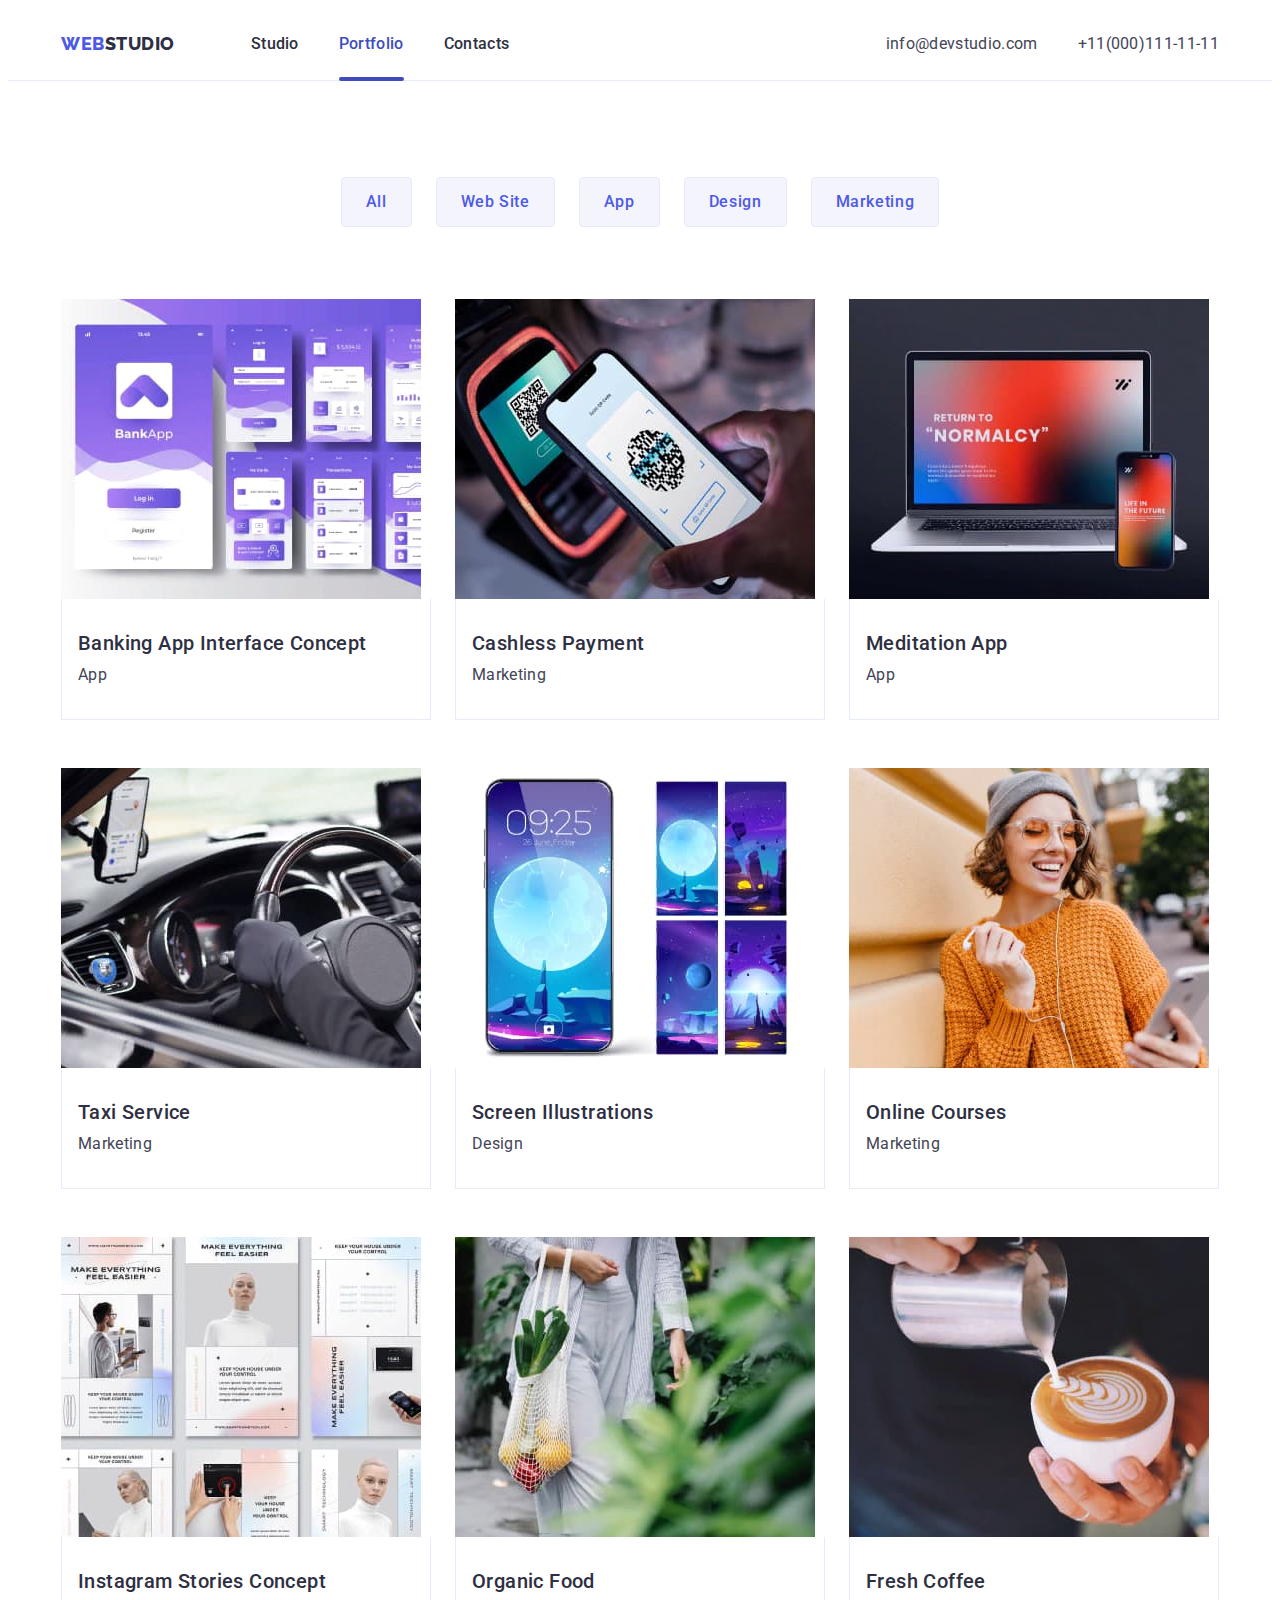
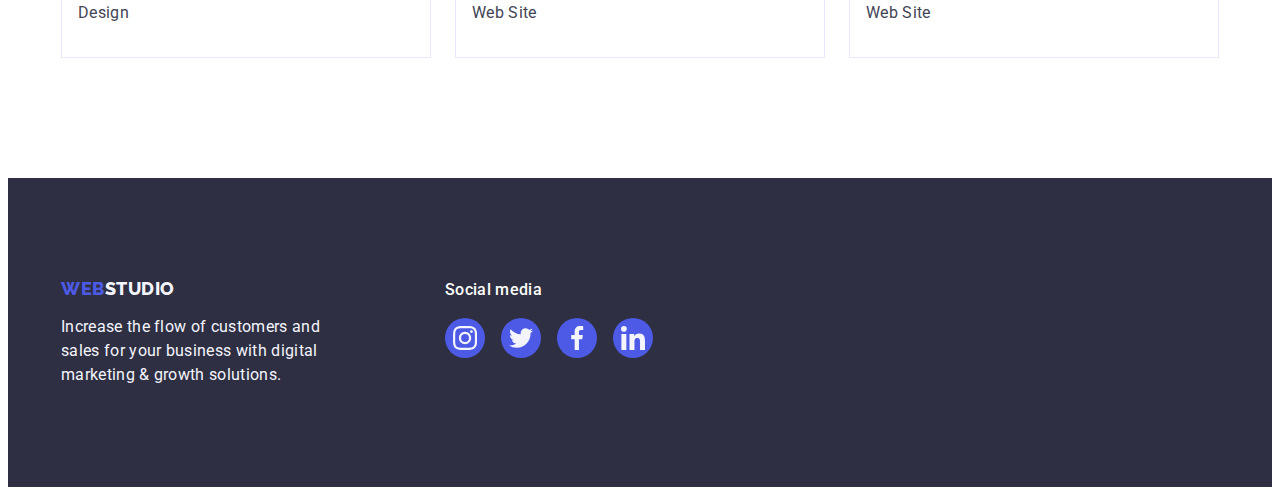
==== portfolio.html @ 944fe60e "Initial commit" ====
<!DOCTYPE html>
<html lang="en">

<head>
    <meta charset="UTF-8">
    <meta http-equiv="X-UA-Compatible" content="IE=edge">
    <meta name="viewport" content="width=device-width, initial-scale=1.0">

    <!--googl stile-->
    <link rel="preconnect" href="https://fonts.googleapis.com">
    <link rel="preconnect" href="https://fonts.gstatic.com" crossorigin>
    <link href="https://fonts.googleapis.com/css2?family=Raleway:wght@800&family=Roboto:wght@400;500;700&display=swap"
        rel="stylesheet">

    <!-- нормалізатор стилей -->
    <link rel="stylesheet" href="https://cdnjs.cloudflare.com/ajax/libs/modern-normalize/2.0.0/modern-normalize.min.css"
        integrity="sha512-4xo8blKMVCiXpTaLzQSLSw3KFOVPWhm/TRtuPVc4WG6kUgjH6J03IBuG7JZPkcWMxJ5huwaBpOpnwYElP/m6wg=="
        crossorigin="anonymous" referrerpolicy="no-referrer">


    <!-- моі стилі -->
    <link rel="stylesheet" href="./css/styles.css">
    <title>Portfolio</title>
</head>

<body>
    <header class="portfolio-header">
        <div class="boss-container container">
            <nav class="header-navigation">
                <a class="logo link" href="./index.html">Web<span class="logo-studio">Studio</span></a>
                <ul class="group-list list">
                    <li class="menu-list link"><a class="header-menu list link" href="./index.html">Studio</a>
                    </li>
                    <li class="menu-list link"><a class="header-menu list link current"
                            href="./portfolio.html">Portfolio</a>
                    </li>
                    <li class="menu-list link"><a class="header-menu list link" href="">Contacts</a></li>
                </ul>
            </nav>

            <address class="address">

                <ul class="contact-group list">

                    <li><a href="mailto:info@devstudio.com" class="contact-list list link">info@devstudio.com</a>
                    </li>
                    <li><a href="tel:+110001111111" class="contact-list list link">+11(000)111-11-11</a></li>

                </ul>
            </address>
        </div>
    </header>
    <main>
        <section class="apps list">
            <div class="apps-box container">
                <h1 class="visually-hidden"> Portfolio apps</h1>

                <ul class="apps-box-button list">
                    <li class="list"><button type="button" class="button list">All</button></li>
                    <li class="list"><button type="button" class="button list">Web Site</button></li>
                    <li class="list"><button type="button" class="button list">App</button></li>
                    <li class="list"><button type="button" class="button list">Design</button></li>
                    <li class="list"><button type="button" class="button list">Marketing</button></li>
                </ul>


                <ul class="foto-apps list">
                    <li class="headliner">

                        <a href="portfolio.html" class="foto link">
                            <div class="picture">
                                <img src="./images/21.jpg" alt="bankapp" width="360" height="300">
                                <p class="overlay">14 Stylish and User-Friendly App Design Concepts · Task Manager App ·
                                    Calorie Tracker App · Exotic Fruit Ecommerce App ·
                                    Cloud Storage App</p>
                            </div>
                            <div class="headliner-box">
                                <h2 class="list-work">Banking App Interface Concept</h2>
                                <p class="title-list-item">App</p>
                            </div>

                        </a>

                    </li>

                    <li class="headliner">

                        <a href="portfolio.html" class="foto link">
                            <div class="picture">
                                <img src="./images/22.jpg" alt="apps" width="360" height="300">
                                <p class="overlay">14 Stylish and User-Friendly App Design Concepts · Task Manager App ·
                                    Calorie Tracker App · Exotic Fruit Ecommerce App ·
                                    Cloud Storage App</p>
                            </div>
                            <div class="headliner-box">
                                <h2 class="list-work">Cashless Payment</h2>
                                <p class="title-list-item">Marketing</p>
                            </div>
                        </a>

                    </li>

                    <li class="headliner">

                        <a href="portfolio.html" class="foto link">
                            <div class="picture">
                                <img src="./images/23.jpg" alt="laptop" width="360" height="300">
                                <p class="overlay">14 Stylish and User-Friendly App Design Concepts · Task Manager App ·
                                    Calorie Tracker App · Exotic Fruit Ecommerce App ·
                                    Cloud Storage App</p>
                            </div>
                            <div class="headliner-box">
                                <h2 class="list-work">Meditation App</h2>
                                <p class="title-list-item">App</p>
                            </div>
                        </a>

                    </li>

                    <li class="headliner">

                        <a href="portfolio.html" class="foto link">
                            <div class="picture">
                                <img src="./images/24.jpg" alt="taxi" width="360" height="300">
                                <p class="overlay">14 Stylish and User-Friendly App Design Concepts · Task Manager App ·
                                    Calorie Tracker App · Exotic Fruit Ecommerce App ·
                                    Cloud Storage App</p>
                            </div>
                            <div class="headliner-box">
                                <h2 class="list-work">Taxi Service</h2>
                                <p class="title-list-item">Marketing</p>
                            </div>
                        </a>

                    </li>

                    <li class="headliner">

                        <a href="portfolio.html" class="foto link">
                            <div class="picture">
                                <img src="./images/25.jpg" alt="telefone" width="360" height="300">
                                <p class="overlay">14 Stylish and User-Friendly App Design Concepts · Task Manager
                                    App · Calorie Tracker App · Exotic Fruit Ecommerce App ·
                                    Cloud Storage App</p>
                            </div>
                            <div class="headliner-box">
                                <h2 class="list-work">Screen Illustrations</h2>
                                <p class="title-list-item">Design</p>
                            </div>
                        </a>

                    </li>
                    <li class="headliner">

                        <a href="portfolio.html" class="foto link">
                            <div class="picture">
                                <img src="./images/26.jpg" alt="girl" width="360" height="300">
                                <p class="overlay">14 Stylish and User-Friendly App Design Concepts · Task Manager App ·
                                    Calorie Tracker App · Exotic Fruit Ecommerce App ·
                                    Cloud Storage App</p>
                            </div>
                            <div class="headliner-box">
                                <h2 class="list-work">Online Courses</h2>
                                <p class="title-list-item">Marketing</p>
                            </div>
                        </a>

                    </li>

                    <li class="headliner">

                        <a href="portfolio.html" class="foto link">
                            <div class="picture">
                                <img src="./images/27.jpg" alt="women" width="360" height="300">
                                <p class="overlay">14 Stylish and User-Friendly App Design Concepts · Task Manager App ·
                                    Calorie Tracker App · Exotic Fruit Ecommerce App ·
                                    Cloud Storage App</p>
                            </div>
                            <div class="headliner-box">
                                <h2 class="list-work">Instagram Stories Concept</h2>
                                <p class="title-list-item">Design</p>
                            </div>
                        </a>

                    </li>
                    <li class="headliner">

                        <a href="portfolio.html" class="foto link">
                            <div class="picture">
                                <img src="./images/28.jpg" alt="food" width="360" height="300">
                                <p class="overlay">14 Stylish and User-Friendly App Design Concepts · Task Manager App ·
                                    Calorie Tracker App · Exotic Fruit Ecommerce App ·
                                    Cloud Storage App</p>
                            </div>
                            <div class="headliner-box">
                                <h2 class="list-work">Organic Food</h2>
                                <p class="title-list-item">Web Site</p>
                            </div>
                        </a>

                    </li>
                    <li class="headliner">

                        <a href="portfolio.html" class="foto link">
                            <div class="picture">
                                <img src="./images/29.jpg" alt="cup" width="360" height="300">
                                <p class="overlay">14 Stylish and User-Friendly App Design Concepts · Task Manager App ·
                                    Calorie Tracker App · Exotic Fruit Ecommerce App ·
                                    Cloud Storage App</p>
                            </div>
                            <div class="headliner-box">
                                <h2 class="list-work">Fresh Coffee</h2>
                                <p class="title-list-item">Web Site</p>
                            </div>
                        </a>

                    </li>
                </ul>
            </div>
        </section>
    </main>

    <footer class="footer">
        <div class="footer-box container">
            <div class="logo-paragraf-box">
                <a class="logofoot link" href="./portfolio.html">Web<span class="logotype">Studio</span></a>
                <p class="footer-text">Increase the flow of customers and sales for your business with digital marketing
                    &
                    growth solutions.</p>
            </div>
            <div class="social-box">
                <p class="social-foot">
                    Social media
                </p>

                <ul class="social-net-foot">
                    <li class="network-foot"> <a href="https://www.instagram.com/" class="social-foot-link"><svg
                                width="24" height="24" class="network-icon-foot">
                                <use href="./images/icons.svg#icon-instagram-2"></use>
                            </svg>
                        </a>
                    </li>
                    <li class="network-foot"> <a href="https://www.twitter.com/" class="social-foot-link"><svg
                                width="24" height="24" class="network-icon-foot">
                                <use href="./images/icons.svg#icon-twitter-1"></use>
                            </svg>
                        </a>
                    </li>
                    <li class="network-foot"> <a href="https://www.facebook.com/" class="social-foot-link"><svg
                                width="24" height="24" class="network-icon-foot">
                                <use href="./images/icons.svg#icon-facebook-1"></use>
                            </svg>
                        </a>
                    </li>
                    <li class="network-foot"> <a href="https://www.linkedin.com/" class="social-foot-link"><svg
                                width="24" height="24" class="network-icon-foot">
                                <use href="./images/icons.svg#icon-linkedin-1"></use>
                            </svg>
                        </a>
                    </li>
                </ul>
            </div>
        </div>
    </footer>
    <script src="./js/modal.js"></script>
</body>

</html>
---- css/styles.css ----
:root {
    --main-text-color: #2E2F42;
    --main-title-color: #FFFFFF;
    --main-content-color: #434455;
    --main-logo-color: #F4F4FD;
    --main-info-color:#E7E9FC;
    --main-background-color:#4D5AE5;
    --main-button-color: #404BBF;
    --color-icons-color:#8e8f99;
    
 }
 body {
font-family:"Roboto",sans-serif;
background: var(--main-title-color);
color: var(--main-content-color);
}
/*--------дефолт-класс-link---------*/
.link {text-decoration: none;}
/*----------дефолт-класс-list--------*/
.list {
    font-size: 16px;
    line-height: 1.5;
    letter-spacing: 0.02em;
    color: var(--main-content-color);
    text-decoration: none;
    list-style: none;
}
/*----------обнуляем-отступ--------*/
h1,
h2,
h3,
h4,
h5,
h6,
p {
    margin-top: 0;
    margin-bottom: 0;
}

ul {
    list-style: none;
    padding-left: 0;
    margin-top: 0;
    margin-bottom: 0;
}
/*------логотип------*/
.logo{
    font-family: "Raleway", sans-serif;
        font-weight: 800;
        font-size: 18px;
        line-height: 1.17;
        letter-spacing: 0.03em;
        text-transform: uppercase;
        color:var(--main-background-color);
        
            display: inline-block;
            margin-right: 76px;
        }

.logo-studio {
    font-family: 'Raleway', sans-serif;
    font-weight: 800;
    font-size: 18px;
    line-height:1.33;
    letter-spacing: 0.03em;
    text-transform: uppercase;
    color: var(--main-text-color);
   
}
    

    /*---header-menu---*/
                  
.header-boss{
    border-bottom: 1px solid #E7E9FC;
    box-shadow:0px 2px 1px rgba(46, 47, 66, 0.08), 0px 1px 1px rgba(46, 47, 66, 0.16), 0px 1px 6px rgba(46, 47, 66, 0.08);
}
.boss-container{ 
    display:flex;
} 
.container {
    width: 1158px;
padding-left: 15px; 
padding-right: 15px;
margin: 0px auto;
align-items: center;

}

.header-navigation{
    display: flex;
    align-items: center;
   
    
    
}

.group-list{
display: flex;

gap: 40px
}

.header-menu{
  font-weight: 500;
    font-size: 16px;
    line-height: 1.5;
    letter-spacing: 0.02em;
    color: var(--main-text-color);
    text-decoration: none;
          padding-top: 24px;
          padding-bottom: 24px;
          display: block;
    transition: color 250ms cubic-bezier(0.4, 0, 0.2, 1);
    
        }

.header-menu:hover {
    color: var(--main-button-color); 
    
}

.current{
    position:relative;
    color: #404bbf;
}

.current::after{
   content:'';
    position: absolute;
    left: 0;
    bottom: -1px;
    height: 4px;
    background-color: #404bbf;
    border-radius: 2px;
    width: 100%;

}

/*---address---*/
.address{
    font-style: normal;
    margin-left: auto;
}

.contact-group{
    display: flex;
    gap: 40px;
    
}
.contact-list {
    font-size: 16px;
    line-height: 1.5;
    letter-spacing: 0.02em;
    color: var(--main-content-color);
      transition: color 250ms cubic-bezier(0.4, 0, 0.2, 1);
    
}

.contact-list:hover {
    color: var(--main-background-color);
}

.contact-list:focus {
    color: var(--main-background-color);
}


/*------h1--------*/
.hero {

    background:var(--main-text-color);
    padding-top: 188px;
     padding-bottom: 188px;
    background-image: linear-gradient(rgba(46, 47, 66, 0.7), rgba(46, 47, 66, 0.7)), url(../images/people-office.jpg);
    max-width: 1440px;
    background-repeat: no-repeat;
    background-position: center;
    background-size: cover;
    margin-left: auto;
    margin-right: auto;
     
}

.hero-title {
    font-weight: 600;
    font-size: 56px;
    line-height: 1.07;
    letter-spacing: 0.02em;
    color: var(--main-title-color);
    text-align: center;
    margin-left: auto;
    margin-right: auto;
/*------ширина текста заголовка------*/
    max-width: 496px;
    margin-bottom: 48px;
    
}
/*------button-index------*/
.hero-btn {
    text-align: center;
    font-family: "Roboto", sans-serif;
    font-weight: 500;
    font-size: 16px;
    line-height: 1.5;
    letter-spacing: 0.04em;
    color: var(--main-title-color);
    background: var(--main-background-color);
    cursor: pointer;
/*-----для можливості центрувати кнопку через властивість margin*/
    display: block;
    min-width: 169px;
    height: 56px;
    /*для вимкнення стандартного оформлення кнопки*/
    border:none;
    background-color:var(--main-background-color);
    border-radius: 4px;
    cursor: pointer;
    margin-left: auto;
        margin-right: auto;
/*для плавної зміни кольору фону елемента----*/
        transition:background-color 250ms cubic-bezier(0.4, 0, 0.2, 1);}

button{cursor: pointer;
/*відповідає за відкриття модального вікна*/
}

.hero-btn:hover {
    background: var(--main-button-color);
        
}

.hero-btn:focus {
    background: var(--main-button-color);
}

/*-----------MAIN-index-----------*/

/*-----------скрыть-заголовок-----------*/
.visually-hidden {
            position: absolute;
            width: 1px;
            height: 1px;
            margin: -1px;
            border: 0;
            padding: 0;
            white-space: nowrap;
            clip-path: inset(100%);
            clip: rect(0 0 0 0);
            overflow: hidden;
        }

/*------------------------------*/

.title-list {
    font-weight: 500;
        font-size: 20px;
        line-height: 1.2;
        letter-spacing: 0.02em;
        color: var(--main-text-color);
        list-style: none;
        font-size: 20px;
            line-height: 1.2;
            letter-spacing: 0.02em;
            color: var(--main-text-color);
            /*----визначення відступу між заголовком і параграфом*/
                margin-bottom: 8px;

                
}
.title-list-item {
        font-size: 16px;
        line-height: 1.5;
        letter-spacing: 0.02em;
        color: var(--main-content-color); 
}
/*---4-секция---*/
.title-team{
    font-weight: 500;
        font-size: 20px;
        line-height: 1.2;
        letter-spacing: 0.02em;
        color: var(--main-text-color);
        list-style: none;
        font-size: 20px;
        line-height: 1.2;
        letter-spacing: 0.02em;
        color: var(--main-text-color);
        /*----визначення відступу між заголовком і параграфом*/
        margin-bottom: 8px;
       text-align: center;
}
.group-paragraf{
    font-size: 16px;
        line-height: 1.5;
        letter-spacing: 0.02em;
        color: var(--main-content-color);
       text-align: center;
    margin-bottom: 8px;
}
.social-network{
    display: flex;
    justify-content: center;
    gap: 24px;
}
.network{
    width: 40px;
    height: 40px; 
    
}
.social{
   width: 100%;
height: 100%;
background-color:var(--main-background-color);
border-radius:50%;
display: flex;
align-items: center;
justify-content: center;
transition: background-color 250ms cubic-bezier(0.4, 0, 0.2, 1);
}
.social:hover{
    background-color: #404bbf;

}
 .social:focus{
    background-color: #404bbf;

 }
 .network-icon{
    fill:var(--main-logo-color);
 }



/*-------третя секция------*/
.only-foto{
    padding-bottom: 120px;
}
.done {
    text-align: center;
    font-weight: 600;
        font-size: 36px;
        line-height: 1.11;
        letter-spacing: 0.02em;
        color: var(--main-text-color);
        text-transform: capitalize;
        margin-bottom: 72px;
    }
        .foto-list{
            /*-------розміщення-по-горизонталі-в-рядок*/
            display: flex;
/*-------відступи-між-єлементами-----*/
            gap: 24px;
        }
        .done-list-item{
/*--Для першого елементу списку в класі заданий стиль width: calc((100% - 48px) / 3);
    для визначення ширини пункту списку (від загальної ширини екрану віднімаємо суму відступів між пунктами і ділимо це на кількість пунктів списку) (можна використовувати width: calc((100% - 3 * 16px) / 3) або flex-basis: calc((100% - 48px) / 3) або flex-basis: calc((100% - 3 * 16px) / 3))*/
    width: calc((100% - 48px) / 3);
        }
/*------------четверта секция---------------*/


.people {background-color:var(--main-logo-color);
    padding: 120px 0
}
.team {
    text-align: center;
    text-transform: capitalize;
font-weight: 600;
    font-size: 36px;
    line-height: 1.11;
    letter-spacing: 0.02em;
    color: var(--main-text-color);
/*---відступ між заголовком та параграфом----*/
    margin-bottom: 72px;
}

.list-item{
    gap: 24px;
    display: flex;
}


.team-list{
    /*---цвет фона фoто----*/
    background-color:var(--main-title-color);

/*---делаем-тень----*/
width: calc((100% - 72px) / 4);
border-radius: 0px 0px 4px 4px;
   box-shadow:0px 1px 6px rgba(46, 47, 66, 0.08),
    0px 1px 1px rgba(46, 47, 66, 0.16),
    0px 2px 1px rgba(46, 47, 66, 0.08);
}
.job-title{
    
    padding: 32px 0
}

/*---------footer-----------*/
.footer-box{
    display: flex;
    align-items: baseline;
    
}
.logo-paragraf-box{
margin-right: 120px;
}

.footer {
    background: var(--main-text-color);
    padding-top: 100px;
     padding-bottom: 100px;
       }
       .logofoot{font-family: "Raleway", sans-serif;
        font-weight: 800;
        font-size: 18px;
        line-height: 1.17;
        letter-spacing: 0.03em;
        text-transform: uppercase;
        color: var(--main-background-color);
    
       display: inline-block;
       
        margin-bottom: 16px;
       }

.logotype {

   font-family: 'Raleway',
    sans-serif;
    font-weight: 800;
    font-size: 18px;
    line-height:1.17;
    letter-spacing: 0.03em;
    text-transform: uppercase;
    color:var(--main-logo-color);
}
.footer-text{
    font-size: 16px;
    line-height: 1.5;
    letter-spacing: 0.02em;
    color: var(--main-logo-color);
    max-width: 264px;
}

.social-foot{
font-weight: 500;
font-size: 16px;
line-height: 1.5;
letter-spacing: 0.02em;
color: var(--main-title-color);
margin-bottom: 16px;
}
.social-net-foot{
    display: flex;
    gap: 16px;
}

.network-foot{
    width: 40px;
    height: 40px;
}
.social-foot-link{
    width: 100%;
    height: 100%;
    background-color:var(--main-background-color);
    border-radius:50%;
    display: flex;
    align-items: center;
    justify-content: center;
}
.social-foot-link:hover{
    background-color: #31d0aa;

}
.social-foot-link:focus {
    background-color: #31d0aa;
   
    transition:background-color 250ms cubic-bezier(0.4, 0, 0.2, 1);
}
.network-icon-foot{
    fill:#f4f4fd;
}






/*----------portfolio-----------*/
.apps{
    padding-top: 96px;
    padding-bottom: 120px;
}
.apps-box-button{
    display: flex;
    justify-content: center;
    gap: 24px;
    margin-bottom: 72px;

}
/*----------button-portfolio-----------*/
.button {
    font-family: "Roboto", sans-serif;
    font-weight: 500;
    font-size: 16px;
    line-height: 1.5;
    letter-spacing: 0.04em;
    color: var(--main-background-color);
    background: var(--main-logo-color);
    cursor: pointer;
/*-Для кнопки в класі заданий стиль padding: 12px 24px для визначення відступів всередині кнопки (можна використовувати аналог padding: 12px 24px 12px або padding-top: 12px; та padding-bottom: 12px; padding-left: 24px; padding-right: 24px; )-*/
padding: 12px 24px 12px;
border: 1px  solid var(--main-info-color);
border-radius: 4px;
/*-для плавної зміни властивостей*/
transition: color 250ms cubic-bezier(0.4, 0, 0.2, 1),
    background-color 250ms cubic-bezier(0.4, 0, 0.2, 1),
    border-color 250ms cubic-bezier(0.4, 0, 0.2, 1),
    box-shadow 250ms cubic-bezier(0.4, 0, 0.2, 1);
}

.button:hover {
    color: var(--main-title-color);
    background-color: var(--main-button-color);
    cursor: pointer;
    border: 1px solid transparent;
    box-shadow: 0px 3px 1px rgba(0, 0, 0, 0.1), 0px 2px 1px rgba(0, 0, 0, 0.08), 0px 2px 2px rgba(0, 0, 0, 0.12);
}

.button:focus {
    color: var(--main-title-color);
    background: var(--main-button-color);
    cursor: pointer;
    border: 1px solid transparent;
    box-shadow: 0px 3px 1px rgba(0, 0, 0, 0.1), 0px 2px 1px rgba(0, 0, 0, 0.08), 0px 2px 2px rgba(0, 0, 0, 0.12);
}


/*-------h2 --p--фото-portfolio--*/
.foto-apps{
    display: flex;
    flex-wrap: wrap;
    column-gap: 24px;
    row-gap: 48px; 
}
.foto{
    display: block;
    box-shadow: 250ms cubic-bezier(0.4, 0, 0.2, 1);
    transition: box-shadow 250ms cubic-bezier(0.4, 0, 0.2, 1);
    
}
.foto:hover{
    box-shadow: 0px 1px 6px rgba(46, 47, 66, 0.08), 0px 1px 1px rgba(46, 47, 66, 0.16), 0px 2px 1px rgba(46, 47, 66, 0.08);
    transform: translateY(0%);
    
}
.foto:focus{
box-shadow: 0px 1px 6px rgba(46, 47, 66, 0.08), 0px 1px 1px rgba(46, 47, 66, 0.16), 0px 2px 1px rgba(46, 47, 66, 0.08);transform: translateY(0%);
}
 .headliner {
    width: calc((100% - 48px) / 3);
    transition: box-shadow 250ms cubic-bezier(0.4, 0, 0.2, 1);
 }
 .headliner-box{
    padding: 32px 16px;
    border: 1px solid var(--main-info-color);
    border-top: none;}

        .picture {
            position: relative;
            overflow: hidden;
        }
    
        .foto:hover .overlay {
            transform: translateY(0);
        }
                .foto:focus .overlay {
                    transform: translateY(0);
                }
    
        .overlay {
            position: absolute;
            top: 0;
            font-size: 16px;
            line-height: 1.5;
            letter-spacing: 0.02em;
            color: var(--main-logo-color);
            padding: 40px 32px;
            background-color: var(--main-background-color);
            height: 100%;
            width: 100%;
            transform: translateY(100%);
            transition: transform 250ms cubic-bezier(0.4, 0, 0.2, 1);
    
    
        }

/*-----header-portfolio-------------*/
.portfolio-header{
    border-bottom: 1px solid var(--main-info-color);
    
}
.header-box{
    display: flex;


}


/*-----portfolio h2--*/
.work-text{
  
        font-size: 20px;
        line-height: 1.2;
        letter-spacing: 0.02em;
        color:var(--main-text-color);
     
        width: calc((100% - 72px) / 4);

        

}
/*-----img --*/
img{
    display: block;
}
/*-----друга-секция--*/
.work{
 padding-top: 120px;
 padding-bottom: 120px;
}
.work-strategy{

    display: flex;
    /*-----визначення розмірів відступів між елементами списку*/
    gap: 24px;
}
.list-work{

font-weight: 500;
font-size: 20px;
line-height: 1.2;
letter-spacing: 0.02em;
color:var(--main-text-color);
margin-bottom: 8px;}

/*------вторая-секция+иконки---*/

.icon{
    display: flex;
    align-items: center;
    justify-content: center;
    height: 112px;
    background-color: #f4f4fd;
    border-radius: 4px;
    margin-bottom: 8px;

}
/*------пятая-секция+иконки---*/
.clients{
    padding-top: 120px;
     padding-bottom: 120px;

}
.title-clients{
    font-size: 36px;
    line-height: 1.11;
    color: var(--main-text-color);
    margin-bottom: 72px;
    }
    .company{
        display: flex;
        gap: 24px;

    }
    .clients-list{
        width: calc((100% - 120px) / 6);
        height: 88px;

    }
    .clients-link{
        width: 100%;
        height: 100%;
        border: 1px solid #8e8f99;
        border-radius: 4px;
        display: flex;
        align-items: center;
        justify-content: center;
        color:var(--color-icons-color);
        transition:border-color 250ms cubic-bezier(0.4, 0, 0.2, 1),
            color 250ms cubic-bezier(0.4, 0, 0.2, 1);
    }
        .clients-link:hover{
            border-color: #404bbf;
            color: #404bbf;
            cursor: pointer;
        }
    .clients-link:focus{
         border-color: #404bbf;
  color: #404bbf;
cursor: pointer;

                }
                .clients-icons{
                fill: currentColor;
                }
    /*----модальне-викно------*/
    .backdrop{
    position: fixed;
    top: 0;
    
    width: 100%;
    height: 100%;
    background-color: rgba(46, 47, 66, 0.4);
    transition: opacity 250ms cubic-bezier(0.4, 0, 0.2, 1), visibility 250ms cubic-bezier(0.4, 0, 0.2, 1);
    }
    .is-hidden{
        opacity: 0;
        visibility: hidden;
        pointer-events: none;
}
.modal-window{
    position: absolute;
    top: 50%;
    left: 50%;
    transform: translate(-50%, -50%); scale(1);
    width: 408px;
    min-height: 584px;
    background: #fcfcfc;
    box-shadow:0px 1px 1px rgba(0, 0, 0, 0.14), 0px 1px 3px rgba(0, 0, 0, 0.12), 0px 2px 1px rgba(0, 0, 0, 0.2);
    border-radius: 4px;
transition: transform 250ms cubic-bezier(0.4, 0, 0.2, 1);

}
.modal-btn{
    position: absolute;
    top: 24px;
    right: 24px;
    width: 24px;
    height: 24px;
    border-radius: 50%;
    display: flex;
    align-items: center;
    justify-content: center;
    background-color: #e7e9fc;
    border: 1px solid rgba(0, 0, 0, 0.1);
    padding: 0;
    
    transition: background-color 250ms cubic-bezier(0.4, 0, 0.2, 1), border 250ms cubic-bezier(0.4, 0, 0.2, 1);
}
.modal-btn:hover{
    background-color: #404bbf;
    border: none;

}
.modal-btn:focus{
    background-color: #404bbf;

    border: none;
}
.window-icon{
    transition: fill 250ms cubic-bezier(0.4, 0, 0.2, 1);

}
.modal-btn:hover .window-icon{
    fill:#ffffff
    
} 
.modal-btn:focus .window-icon{
    fill:#ffffff
}
.backdrop.is-hidden .modal-window{
    transform: translate (-50%, -50%) scale(0);
}
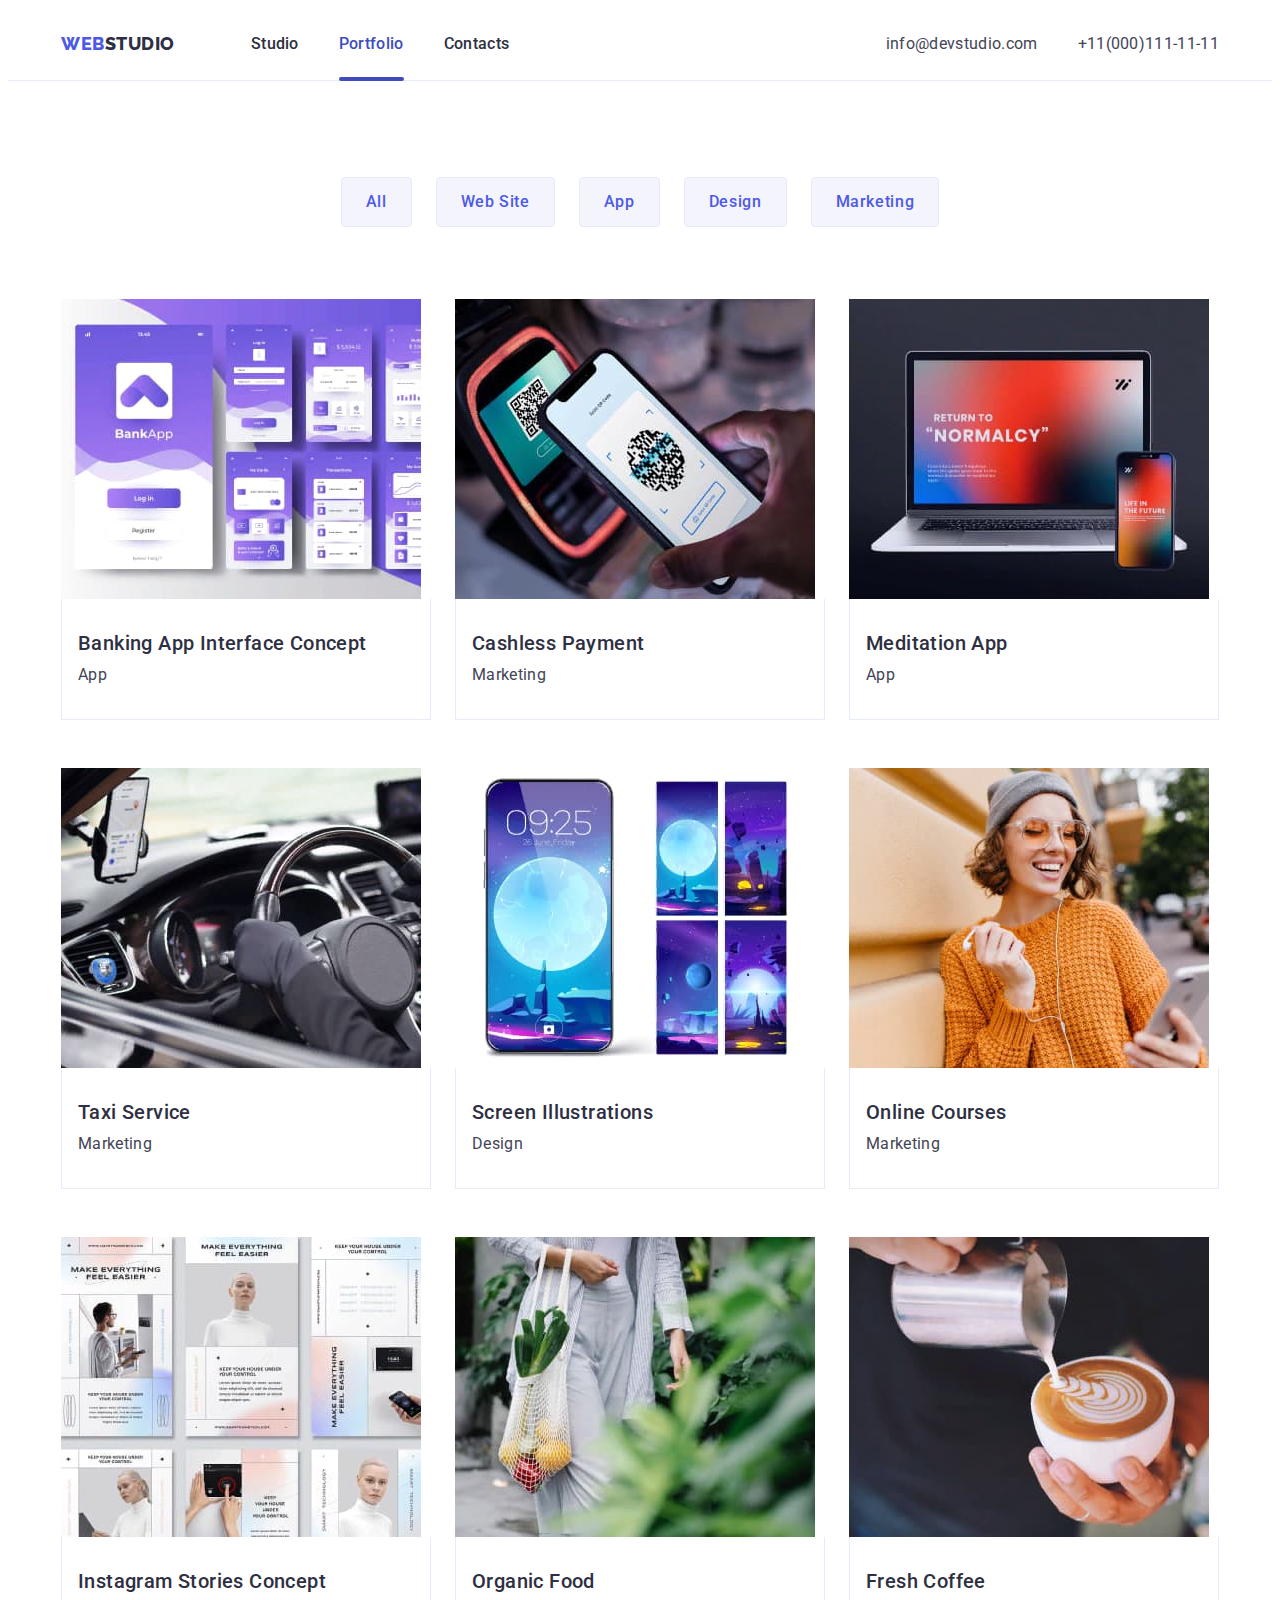
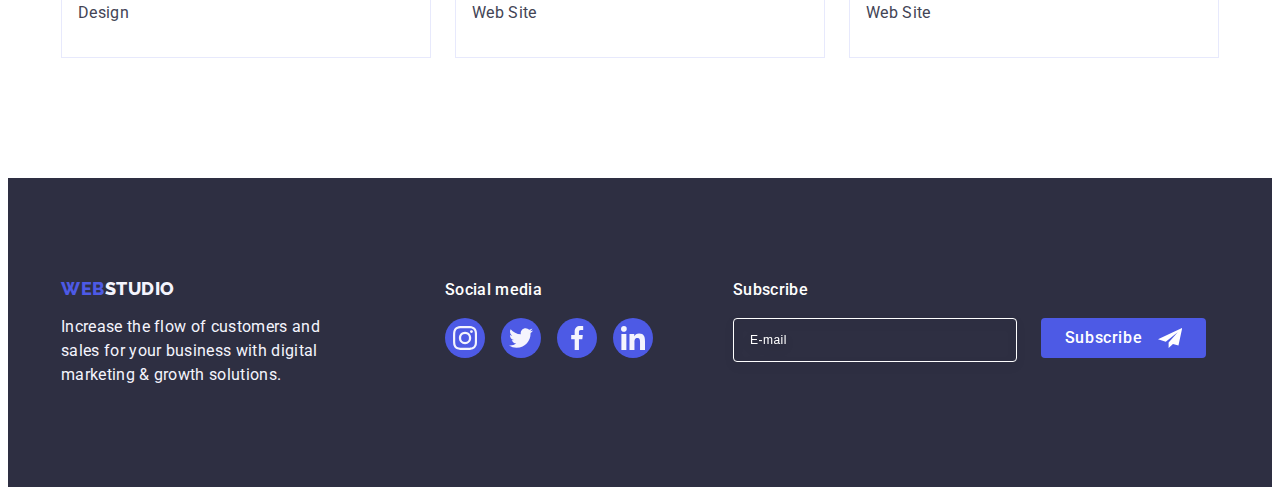
==== commit d17fc274: "fgv" ====
--- a/portfolio.html
+++ b/portfolio.html
@@ -260,6 +260,29 @@
                     </li>
                 </ul>
             </div>
+            <div class="send">
+                <p class="send-text">
+                    Subscribe
+                </p>
+                <form class="send-email">
+                    <label class="element">
+                        <input class="email" name="email_address" placeholder="E-mail">
+                    </label>
+                    <button type="submit" class="subscr-btn">Subscribe
+                        <svg width="24" height="24" class="footer-btn-svg">
+                            <use href="./images/icons.svg#icon-icon-send"></use>
+                        </svg>
+                    </button>
+
+
+                </form>
+
+
+
+            </div>
+
+
+
         </div>
     </footer>
     <script src="./js/modal.js"></script>
--- a/css/styles.css
+++ b/css/styles.css
@@ -443,7 +443,7 @@
     color: var(--main-logo-color);
     max-width: 264px;
 }
-
+.social-box{margin-right: 80px;}
 .social-foot{
 font-weight: 500;
 font-size: 16px;
@@ -715,6 +715,7 @@
     height: 100%;
     background-color: rgba(46, 47, 66, 0.4);
     transition: opacity 250ms cubic-bezier(0.4, 0, 0.2, 1), visibility 250ms cubic-bezier(0.4, 0, 0.2, 1);
+    padding: 72px 24px 24px 24px;
     }
     .is-hidden{
         opacity: 0;
@@ -734,6 +735,75 @@
 transition: transform 250ms cubic-bezier(0.4, 0, 0.2, 1);
 
 }
+.modal-text{
+    font-weight: 500;
+    font-size: 16px;
+    line-height: 1.5;
+    text-align:center;
+    letter-spacing: 0.02em;
+    color: var(--main-text-color);
+    margin-bottom: 16px;
+}
+
+.modal-box{
+    margin-bottom: 8px;
+}
+.name-input{
+    font-size: 12px;
+    line-height: 1.17;
+    letter-spacing: 0.04em;
+    color: var(--color-icons-color);
+    display: block;
+    margin-bottom: 4px;
+}
+
+.container-input-icon{
+    margin-bottom: 8px;
+}
+.box-icon{
+    position: relative;
+}
+.name-user{
+    width: 100%;
+    height: 40px;
+    border: 1px solid rgba(46, 47, 66, 0.4);
+    border-radius: 4px;
+    background-color: transparent;
+    padding-left: 38px;
+    outline: transparent;
+    transition: border-color 250ms cubic-bezier(0.4, 0, 0.2, 1);}
+
+    .name-user:focus{
+        border-color: #4D5AE5;
+    }
+    .icon-input-name{
+        position: absolute;
+        left: 16px;
+        top: 50%;
+        transform: translateY(-50%);
+        transition: fill 250ms cubic-bezier(0.4, 0, 0.2, 1);
+    }
+        .icon-input-name:focus{
+            fill: #4D5AE5;
+        }
+              .coment{
+                width: 100%;
+                height: 120px;
+                font-size: 12px;
+                line-height: 1.17;
+                letter-spacing: 0.04em;
+                color: rgba(46, 47, 66, 0.4);
+                border: 1px solid rgba(46, 47, 66, 0.4);
+                border-radius: 4px;
+                background-color: transparent;
+                padding: 8px 16px;
+                outline: transparent;
+                resize: none;
+                transition: border-color 250ms cubic-bezier(0.4, 0, 0.2, 1);}
+
+.coment:focus{
+    border-color: #4D5AE5;
+}
 .modal-btn{
     position: absolute;
     top: 24px;
@@ -773,4 +843,58 @@
 }
 .backdrop.is-hidden .modal-window{
     transform: translate (-50%, -50%) scale(0);
+}
+/*------- Subscribe-emeil- footer---------*/
+
+.send-text{
+    margin-bottom: 16px;
+    font-weight: 500;
+    font-size: 16px;
+    line-height: 1.5;
+    letter-spacing: 0.02em;
+    color: #ffffff;
+}
+.send-email{
+    display: flex;
+    gap: 24px;
+
+}
+.email{
+    width: 264px;
+    height: 40px;
+    border: 1px solid #ffffff;
+    background-color: transparent;
+    font-size: 12px;
+    line-height: 1.5;
+    letter-spacing: 0.04em;
+    padding-left: 16px;
+    filter: drop-shadow(0px 4px 4px rgba(0, 0, 0, 0.15));
+    border-radius: 4px;
+    color: #ffffff;
+   
+}
+.email::placeholder{
+    color: #ffffff;
+
+}
+.subscr-btn{
+    min-width: 165px;
+    height: 40px;
+    display: flex;
+    justify-content: center;
+    align-items: center;
+    font-family: "Roboto", sans-serif;
+    font-size: 16px;
+    font-weight: 500;
+    line-height: 1.5;
+    letter-spacing: 0.04em;
+    color: #ffffff;
+    cursor: pointer;
+    background-color: #4D5AE5;
+    border: none;
+    border-radius: 4px;
+}
+.footer-btn-svg{
+    margin-left: 16px;
+
 }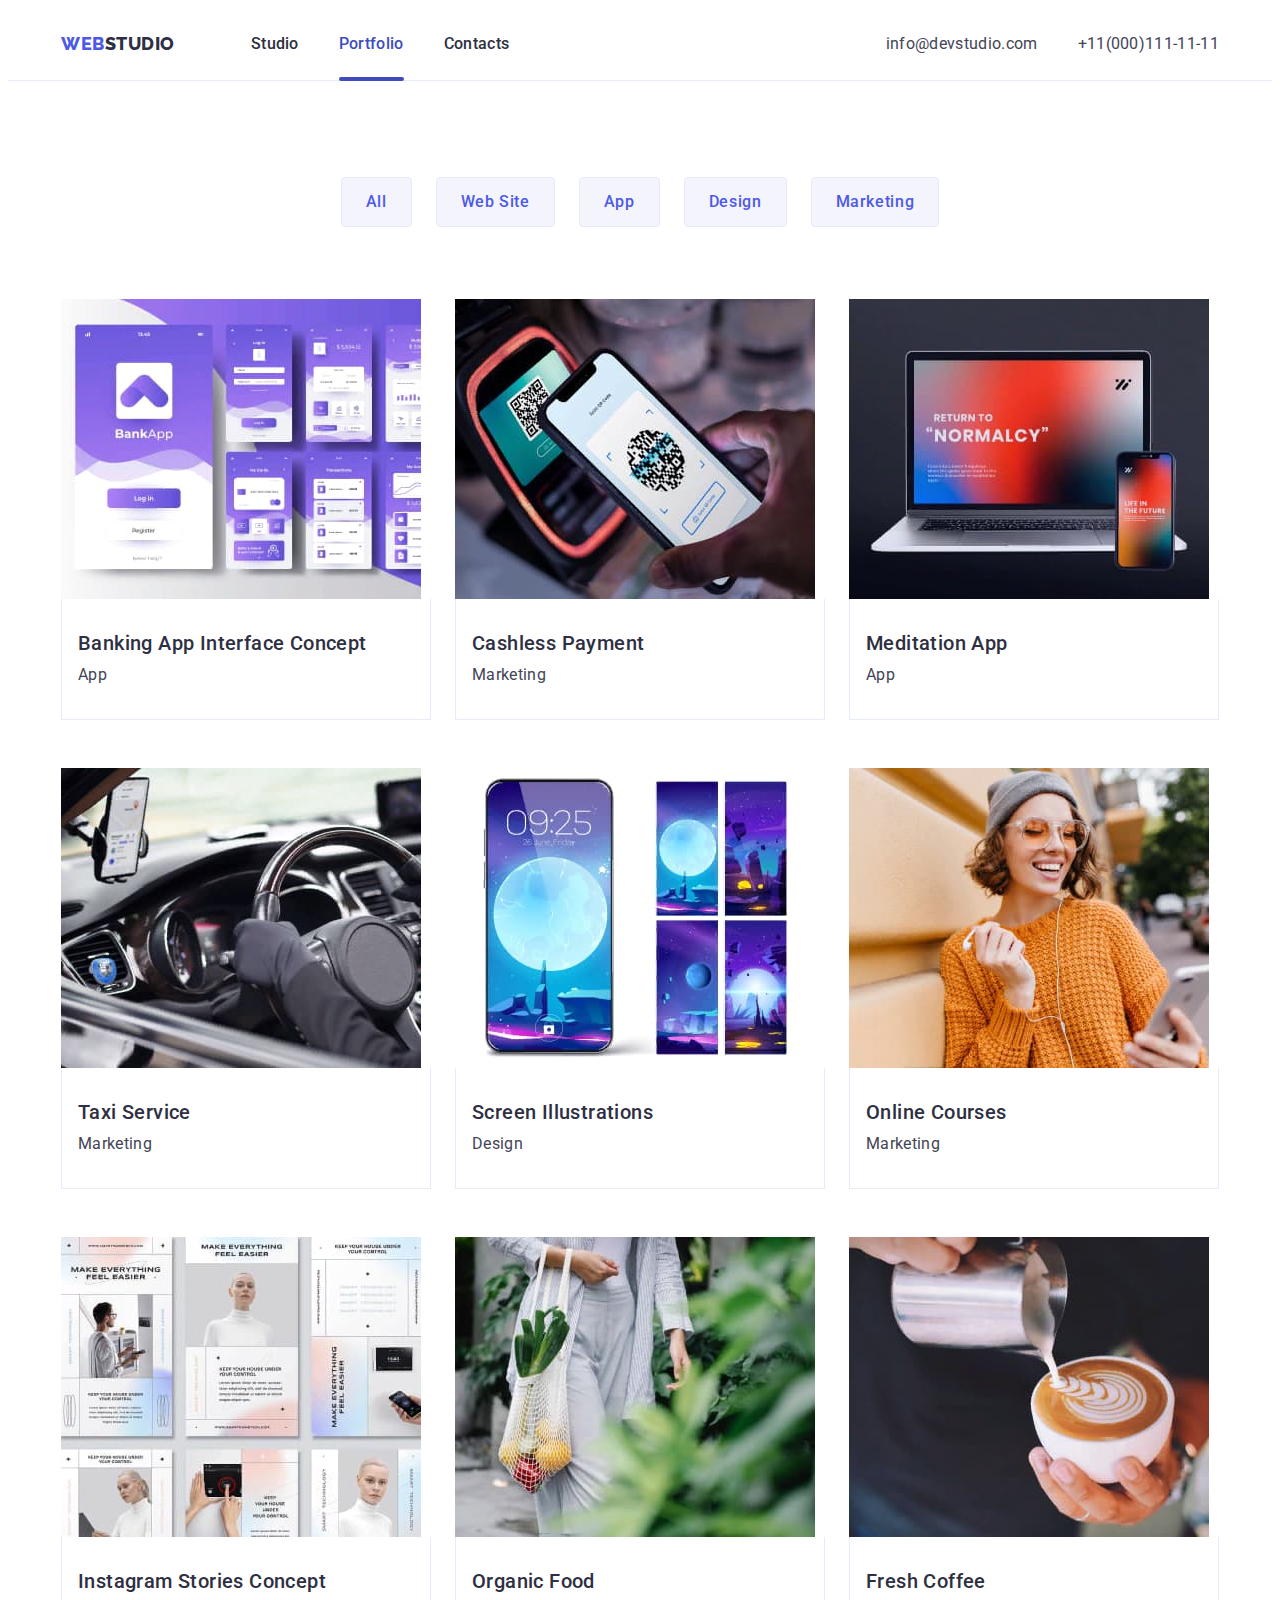
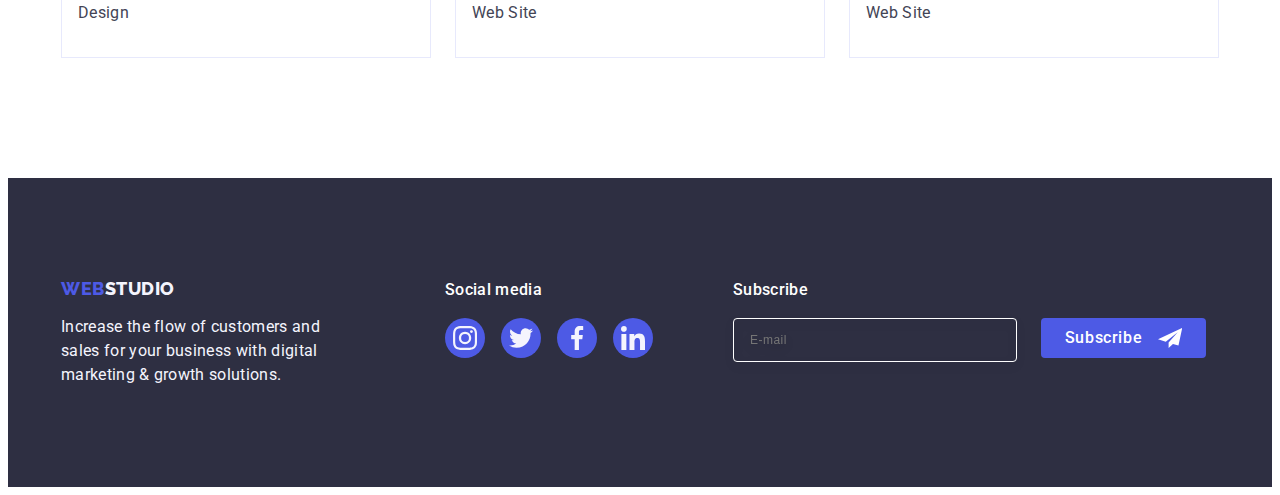
==== commit dde999aa: "ddd" ====
--- a/portfolio.html
+++ b/portfolio.html
@@ -266,7 +266,7 @@
                 </p>
                 <form class="send-email">
                     <label class="element">
-                        <input class="email" name="email_address" placeholder="E-mail">
+                        <input class="email-footer" name="fild" placeholder="E-mail" type="email">
                     </label>
                     <button type="submit" class="subscr-btn">Subscribe
                         <svg width="24" height="24" class="footer-btn-svg">
--- a/css/styles.css
+++ b/css/styles.css
@@ -715,7 +715,7 @@
     height: 100%;
     background-color: rgba(46, 47, 66, 0.4);
     transition: opacity 250ms cubic-bezier(0.4, 0, 0.2, 1), visibility 250ms cubic-bezier(0.4, 0, 0.2, 1);
-    padding: 72px 24px 24px 24px;
+  
     }
     .is-hidden{
         opacity: 0;
@@ -733,7 +733,7 @@
     box-shadow:0px 1px 1px rgba(0, 0, 0, 0.14), 0px 1px 3px rgba(0, 0, 0, 0.12), 0px 2px 1px rgba(0, 0, 0, 0.2);
     border-radius: 4px;
 transition: transform 250ms cubic-bezier(0.4, 0, 0.2, 1);
-
+padding: 72px 24px 24px 24px;
 }
 .modal-text{
     font-weight: 500;
@@ -773,7 +773,7 @@
     outline: transparent;
     transition: border-color 250ms cubic-bezier(0.4, 0, 0.2, 1);}
 
-    .name-user:focus{
+        .name-user:focus {
         border-color: #4D5AE5;
     }
     .icon-input-name{
@@ -783,8 +783,8 @@
         transform: translateY(-50%);
         transition: fill 250ms cubic-bezier(0.4, 0, 0.2, 1);
     }
-        .icon-input-name:focus{
-            fill: #4D5AE5;
+        .name-user:focus .icon-input-name {
+            fill:#4D5AE5;
         }
               .coment{
                 width: 100%;
@@ -844,6 +844,64 @@
 .backdrop.is-hidden .modal-window{
     transform: translate (-50%, -50%) scale(0);
 }
+.textarea-box{
+    margin-bottom: 16px;
+
+
+}
+
+
+
+.privacy-label{
+    font-size: 12px;
+    line-height: 1.17;
+    letter-spacing: 0.04em;
+    color: var(--color-icons-color);
+}
+
+.checkbox-svg{
+    width: 16px;
+    height: 16px;
+    border: 1px solid rgba(46, 47, 66, 0.4);
+    border-radius: 2px;
+    transition: background-color 250ms cubic-bezier(0.4, 0, 0.2, 1), border 250ms cubic-bezier(0.4, 0, 0.2, 1), fill 250ms cubic-bezier(0.4, 0, 0.2, 1);
+    display: inline-flex;
+    align-items: center;
+    fill: transparent;
+    justify-content: center;
+    margin-bottom: 24px;
+}
+.checkbox-svg:checked{
+    background-color:var(--main-button-color);
+    border: none;
+    fill:#F4F4FD;
+
+
+}
+
+.privacy-link{
+    color: var(--main-background-color);
+}
+.send-btn{
+    display: block;
+    min-width: 169px;
+    height: 56px;
+    font-weight: 500;
+    line-height: 1.5;
+    letter-spacing: 0.04em;
+    color: #ffffff;
+    cursor: pointer;
+    background-color: #4D5AE5;
+    border: none;
+    border-radius: 4px;
+    font-size: 16px;
+    transition: background-color 250ms cubic-bezier(0.4, 0, 0.2, 1);
+    margin-left: auto;
+        margin-right: auto;
+ 
+}
+
+
 /*------- Subscribe-emeil- footer---------*/
 
 .send-text{
@@ -859,7 +917,7 @@
     gap: 24px;
 
 }
-.email{
+.email-footer{
     width: 264px;
     height: 40px;
     border: 1px solid #ffffff;
